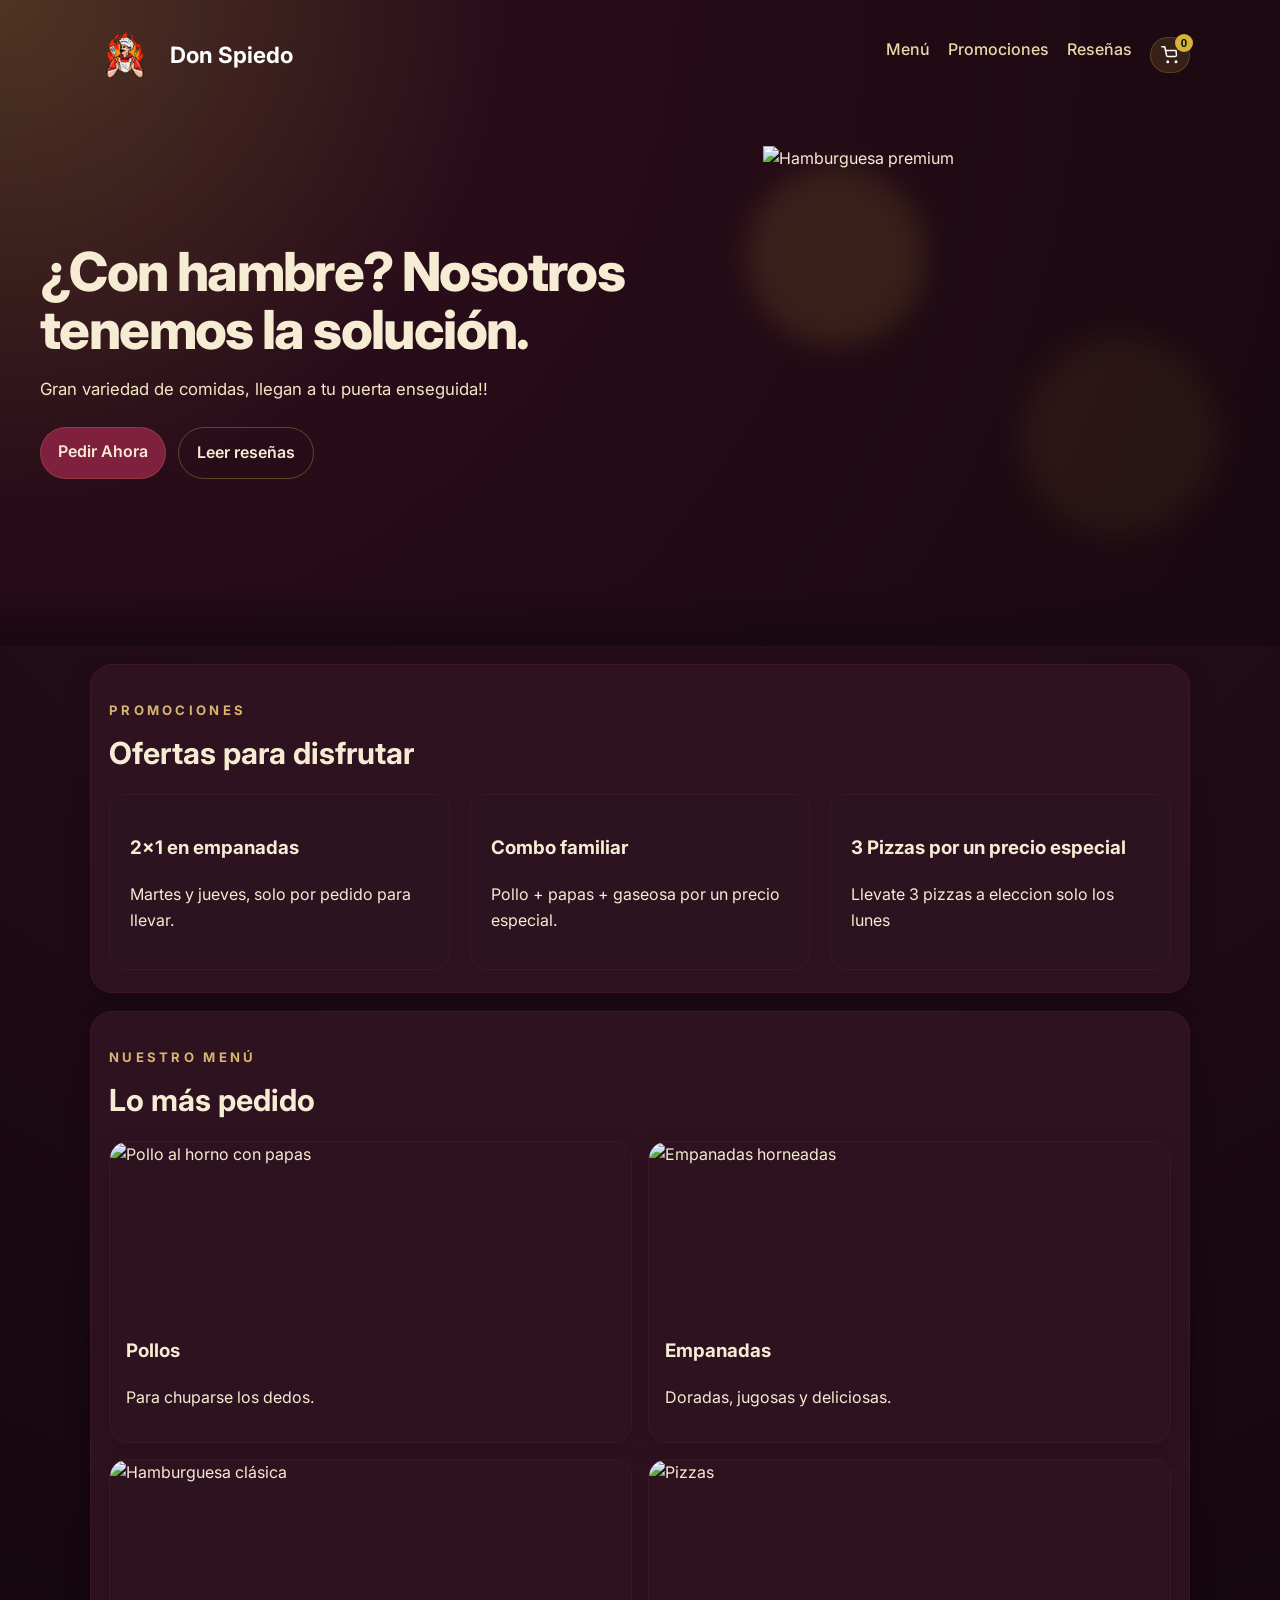
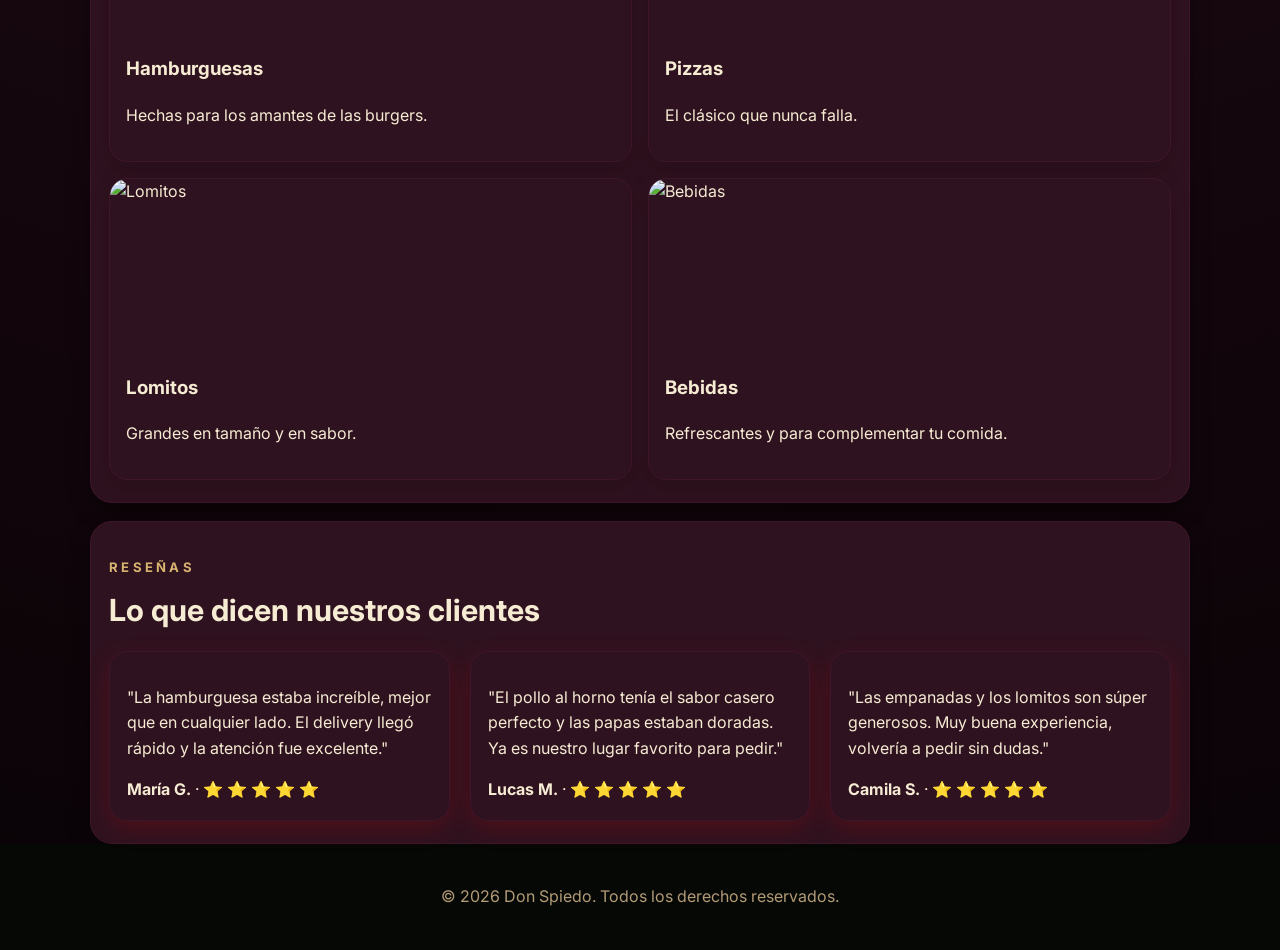
==== index.html @ bfebb1bb "Cambio de logo" ====
<!DOCTYPE html>
<html lang="es">
<head>
    <meta charset="UTF-8">
    <meta name="viewport" content="width=device-width, initial-scale=1.0">
    <title>Don Spiedo</title>
    <meta name="description" content="Rotisería Don Spiedo: comidas caseras, pollo al horno y pedidos para llevar.">
    <link rel="preconnect" href="https://fonts.googleapis.com">
    <link rel="preconnect" href="https://fonts.gstatic.com" crossorigin>
    <link href="https://fonts.googleapis.com/css2?family=Inter:wght@400;500;600;700&display=swap" rel="stylesheet">
    <link rel="stylesheet" href="assets/css/style.css">
</head>
<body>
    <header class="encabezado">
        <nav class="barraNavegacion">
            <a href="#top" class="marca">
                <img src="assets/img/favicon-96x96.png" alt="Logo de Don Spiedo" class="logoMarca">
                <span>Don Spiedo</span>
            </a>
            <div class="enlacesNavegacion">
                <a href="#menu">Menú</a>
                <a href="#promociones">Promociones</a>
                <a href="#resenas">Reseñas</a>
                <button type="button" class="botonCarrito" aria-label="Ver carrito">
                    <img src="data:image/svg+xml,%3Csvg xmlns='http://www.w3.org/2000/svg' viewBox='0 0 24 24' fill='none' stroke='white' stroke-width='2' stroke-linecap='round' stroke-linejoin='round'%3E%3Ccircle cx='9' cy='21' r='1'/%3E%3Ccircle cx='20' cy='21' r='1'/%3E%3Cpath d='M1 1h4l2.4 11.4a2 2 0 0 0 2 1.6h9.2a2 2 0 0 0 2-1.6L20 6H6'/%3E%3C/svg%3E" alt="Carrito" class="iconoCarrito">
                    <span id="contadorCarrito" class="contadorCarrito">0</span>
                </button>
            </div>
        </nav>

        <div class="contenidoEncabezado">
            <div class="textoEncabezado">
                <h1>¿Con hambre? Nosotros tenemos la solución.</h1>
                <p>Gran variedad de comidas, llegan a tu puerta enseguida!!</p>
                <div class="botonesEncabezado">
                    <a href="#menu" class="boton botonPrincipal">Pedir Ahora</a>
                    <a href="#resenas" class="boton botonSecundario">Leer reseñas</a>
                </div>
            </div>

            <div class="visualEncabezado">
                <div class="capaParticulas" aria-hidden="true"></div>
                <div class="tarjetaImagenEncabezado">
                    <img src="assets/img/dc7f4a45cf3483b72f3a25811091920b.png" alt="Hamburguesa premium" class="imagenHamburguesaEncabezado">
                </div>
            </div>
        </div>
    </header>

      <section class="seccion promociones" id="promociones">
            <div class="encabezadoSeccion">
                <p class="etiqueta">Promociones</p>
                <h2>Ofertas para disfrutar</h2>
            </div>

<div class="cuadriculaPromociones">
                <article class="tarjetaPromocion" data-promocion="2x1 en empanadas">
                    <h3>2x1 en empanadas</h3>
                    <p>Martes y jueves, solo por pedido para llevar.</p>
                </article>

                <article class="tarjetaPromocion" data-promocion="Combo familiar">
                    <h3>Combo familiar</h3>
                    <p>Pollo + papas + gaseosa por un precio especial.</p>
                </article>

                 <article class="tarjetaPromocion" data-promocion="3 pizzas por un precio especial.">
                    <h3>3 Pizzas por un precio especial</h3>
                    <p>Llevate 3 pizzas a eleccion solo los lunes</p>
                </article>

            </div>
        </section>
        
    <main>
        <section class="seccion" id="menu">
            <div class="encabezadoSeccion">
                <p class="etiqueta">Nuestro menú</p>
                <h2>Lo más pedido</h2>
            </div>

            <div class="tarjetas">
                <article class="tarjeta">
                    <img src="assets/img/pllo.jpg" alt="Pollo al horno con papas">
                    <div class="contenidoTarjeta">
                        <h3>Pollos</h3>
                        <p>Para chuparse los dedos.</p>
                    </div>
                </article>

                <article class="tarjeta">
                    <img src="assets/img/empanadas.jpg" alt="Empanadas horneadas">
                    <div class="contenidoTarjeta">
                        <h3>Empanadas</h3>
                        <p>Doradas, jugosas y deliciosas.</p>
                    </div>
                </article>

                <article class="tarjeta">
                    <img src="assets/img/ham.jpg" alt="Hamburguesa clásica">
                    <div class="contenidoTarjeta">
                        <h3>Hamburguesas</h3>
                        <p>Hechas para los amantes de las burgers.</p>
                      
                    </div>
                </article>



                <article class="tarjeta">
                    <img src="assets/img/pizzaqueso.jpg" alt="Pizzas">
                    <div class="contenidoTarjeta">
                        <h3>Pizzas</h3>
                        <p>El clásico que nunca falla.</p>
                    </div>
                </article>



                <article class="tarjeta">
                    <img src="assets/img/lomi.jpg" alt="Lomitos">
                    <div class="contenidoTarjeta">
                        <h3>Lomitos</h3>
                        <p>Grandes en tamaño y en sabor.</p>
                    </div>
                </article>

                <article class="tarjeta">
                    <img src="assets/img/bebidas.jpg" alt="Bebidas">
                    <div class="contenidoTarjeta">
                        <h3>Bebidas</h3>
                        <p>Refrescantes y para complementar tu comida.</p>
                    </div>
                </article>



            </div>
        </section>


        <section class="seccion reseñas" id="resenas">
            <div class="encabezadoSeccion">
                <p class="etiqueta">Reseñas</p>
                <h2>Lo que dicen nuestros clientes</h2>
            </div>

            <div class="cuadriculaResenas">
                <article class="tarjetaResena">
                    <p>"La hamburguesa estaba increíble, mejor que en cualquier lado. El delivery llegó rápido y la atención fue excelente."</p>
                    <div class="reseñaAutor"><strong>María G.</strong> ·  ⭐ ⭐ ⭐ ⭐ ⭐</div>
                </article>
                <article class="tarjetaResena">
                    <p>"El pollo al horno tenía el sabor casero perfecto y las papas estaban doradas. Ya es nuestro lugar favorito para pedir."</p>
                    <div class="reseñaAutor"><strong>Lucas M.</strong> ·  ⭐ ⭐ ⭐ ⭐ ⭐</div>
                </article>
                <article class="tarjetaResena">
                    <p>"Las empanadas y los lomitos son súper generosos. Muy buena experiencia, volvería a pedir sin dudas."</p>
                    <div class="reseñaAutor"><strong>Camila S.</strong> ·  ⭐ ⭐ ⭐ ⭐ ⭐</div>
                </article>
            </div>
        </section>
    </main>

    <div id="detalleMenu" class="detalleMenu" aria-hidden="true">
        <div class="tarjetaDetalleMenu">
            <div class="encabezadoDetalleMenu">
                <div>
                    <p class="etiqueta">Explorar menú</p>
                    <h3 id="tituloDetalle">Menú</h3>
                </div>
                <button type="button" class="cerrarDetalleMenu" id="botonCerrarDetalle" aria-label="Cerrar menú">×</button>
            </div>
            <div id="opcionesDetalleMenu" class="opcionesDetalleMenu"></div>
        </div>
    </div>

    <footer>
        <p>© 2026 Don Spiedo. Todos los derechos reservados.</p>
    </footer>

    <aside class="carritoFlotante" id="carritoFlotante">
        <div class="encabezadoCarritoFlotante">
            <h3>Tu pedido</h3>
            <button type="button" class="botonCerrarCarrito" id="botonCerrarCarrito" aria-label="Cerrar carrito">×</button>
        </div>
        <div id="itemsCarrito" class="listaItemsCarrito">Tu carrito está vacío.</div>
        <div class="totalCarrito">Total: $0</div>
    </aside>

    <script src="assets/js/carrito.js"></script>
    <script src="assets/js/menu.js"></script>
    <script src="assets/js/checkout.js"></script>
    <script src="assets/js/main.js"></script>
---- assets/css/style.css ----
:root {
    --fondo: #190810;
    --superficie: #2f121f;
    --primario: #d5b23f;
    --primarioOscuro: #ad8a2a;
    --texto: #f6ebd3;
    --suave: #b39b76;
    --borde: #3e162a;
}


* {
    box-sizing: border-box;
    -webkit-tap-highlight-color: transparent;
}

html {
    scroll-behavior: smooth;
}

body {
    margin: 0;
    font-family: 'Inter', sans-serif;
    color: var(--texto);
    background: radial-gradient(circle at top, #2e111f 0%, var(--fondo) 55%, #090306 100%);
    line-height: 1.6;
}

body::-webkit-scrollbar {
    display: none;
}

img {
    max-width: 100%;
}

nav a,
.boton {
    text-decoration: none;
}

.encabezado {
    position: relative;
    overflow: hidden;
    background: radial-gradient(circle at top left, rgba(213, 178, 65, 0.24) 0%, rgba(41, 12, 25, 0.95) 35%, #190810 100%);
    color: var(--texto);
    padding: 20px 18px 70px;
}

.encabezado::after {
    content: '';
    position: absolute;
    bottom: 0;
    left: 0;
    right: 0;
    height: 60px;
    background: linear-gradient(to top, var(--fondo) 0%, transparent 100%);
    pointer-events: none;
    z-index: 1;
}

.barraNavegacion {
    max-width: 1100px;
    margin: 0 auto;
    display: flex;
    justify-content: space-between;
    align-items: center;
    gap: 12px;
}

.marca {
    display: inline-flex;
    align-items: center;
    gap: 10px;
    font-size: 1.4rem;
    font-weight: 700;
    color: white;
    text-decoration: none;
}

.logoMarca {
    width: 70px;
    height: 70px;
    object-fit: cover;
}

.enlacesNavegacion {
    display: flex;
    gap: 18px;
    flex-wrap: wrap;
    justify-content: center;
}

.enlacesNavegacion a {
    color: #ead8a8;
    font-weight: 500;
}

.botonCarrito {
    position: relative;
    background: rgba(213, 178, 65, 0.14);
    border: 1px solid rgba(213, 178, 65, 0.22);
    color: var(--texto);
    border-radius: 999px;
    padding: 8px 10px;
    font-size: 1rem;
    cursor: pointer;
    display: inline-flex;
    align-items: center;
    justify-content: center;
}

.iconoCarrito {
    width: 18px;
    height: 18px;
}

.contadorCarrito {
    position: absolute;
    top: -4px;
    right: -4px;
    min-width: 18px;
    height: 18px;
    padding: 0 4px;
    border-radius: 999px;
    background: var(--primario);
    color: #031403;
    font-size: 0.72rem;
    font-weight: 700;
    display: inline-flex;
    align-items: center;
    justify-content: center;
}

.contenidoEncabezado {
    position: relative;
    z-index: 2;
    max-width: 1200px;
    margin: 56px auto 0;
    display: grid;
    grid-template-columns: 1.1fr 0.9fr;
    gap: 36px;
    align-items: center;
}

.etiqueta {
    text-transform: uppercase;
    letter-spacing: 0.25em;
    font-size: 0.82rem;
    font-weight: 700;
    color: #d7b470;
    margin-bottom: 8px;
}

.encabezado h1 {
    font-size: clamp(2.2rem, 4.2vw, 4rem);
    line-height: 1.08;
    margin: 0 0 14px;
    font-weight: 800;
    letter-spacing: -0.03em;
}

.textoEncabezado p {
    font-size: 1.05rem;
    color: #f4e7c5;
    max-width: 620px;
}

.botonesEncabezado {
    display: flex;
    gap: 12px;
    flex-wrap: wrap;
    margin-top: 24px;
}

.boton {
    padding: 12px 18px;
    border-radius: 999px;
    font-weight: 600;
    display: inline-block;
}

.botonPrincipal {
    background: #7f203f;
    color: #f6ebd3;
    box-shadow: 0 0 0 1px rgba(213, 178, 65, 0.18) inset;
}

.botonSecundario {
    border: 1px solid rgba(213, 178, 65, 0.35);
    color: #f6ebd3;
}

.visualEncabezado {
    position: relative;
    display: flex;
    align-items: center;
    justify-content: center;
    min-height: 420px;
}

.capaParticulas {
    position: absolute;
    inset: 0;
    pointer-events: none;
}

.capaParticulas::before,
.capaParticulas::after {
    content: '';
    position: absolute;
    border-radius: 50%;
    filter: blur(14px);
    opacity: 0.7;
    animation: drift 10s linear infinite alternate;
}

.capaParticulas::before {
    width: 180px;
    height: 180px;
    background: rgba(213, 178, 65, 0.18);
    top: 20px;
    left: 30px;
}

.capaParticulas::after {
    width: 200px;
    height: 200px;
    background: rgba(213, 178, 65, 0.1);
    right: 20px;
    bottom: 40px;
    animation-duration: 12s;
}

.tarjetaImagenEncabezado {
    position: relative;
    width: min(100%, 430px);
    aspect-ratio: 1;
    padding: 0;
    border-radius: 0;
    background: transparent;
    backdrop-filter: none;
    border: none;
    box-shadow: none;
    animation: enterBurger 0.9s ease-out both;
}

.imagenHamburguesaEncabezado {
    width: 100%;
    height: 100%;
    object-fit: contain;
    display: block;
    animation: floatBurger 3.2s ease-in-out infinite;
    transform-origin: center;
}

.cuadriculaResenas {
    display: grid;
    grid-template-columns: repeat(3, minmax(0, 1fr));
    gap: 20px;
}

.tarjetaResena {
    width: 100%;
    background: var(--superficie);
    border: 1px solid var(--borde);
    border-radius: 18px;
    padding: 17px;
    box-shadow: 0 8px 24px rgba(231, 1, 1, 0.16);
}

@keyframes enterBurger {
    0% {
        opacity: 0;
        transform: scale(0.82) translateY(20px);
    }
    100% {
        opacity: 1;
        transform: scale(1) translateY(0);
    }
}

@keyframes floatBurger {
    0%, 100% {
        transform: translateY(0px) rotate(0deg) scale(1);
    }
    50% {
        transform: translateY(-10px) rotate(-2deg) scale(1.02);
    }
}

@keyframes drift {
    0% {
        transform: translate3d(0, 0, 0);
    }
    100% {
        transform: translate3d(20px, -18px, 0);
    }
}

.seccion {
    max-width: 1100px;
    margin: 18px auto 0;
    padding: 22px 18px;
    background: var(--superficie);
    border: 1px solid var(--borde);
    border-radius: 22px;
    box-shadow: 0 8px 24px rgba(0, 0, 0, 0.22);
}

.encabezadoSeccion {
    margin-bottom: 16px;
}

.seccion h2 {
    font-size: 1.9rem;
    margin: 0;
}

.menu-layout {
    display: grid;
    grid-template-columns: 1.8fr 0.8fr;
    gap: 24px;
    align-items: start;
}

.tarjetas {
    display: grid;
    grid-template-columns: repeat(2, minmax(0, 1fr));
    gap: 16px;
}

.tarjeta,
.info-box,
.formularioContacto,
.cart-panel {
    background: var(--superficie);
    border: 1px solid var(--borde);
    border-radius: 18px;
    padding: 22px;
    box-shadow: 0 8px 24px rgba(0, 0, 0, 0.16);
}

.tarjeta {
    padding: 0;
    overflow: hidden;
}

.tarjeta img {
    width: 100%;
    height: 180px;
    object-fit: cover;
    display: block;
}

.contenidoTarjeta {
    padding: 14px 16px 16px;
}

.tarjeta h3,
.info-box h3,
.cuadriculaContacto h3,
.cart-panel h3 {
    margin-top: 0;
}

.pieTarjeta {
    display: flex;
    justify-content: space-between;
    align-items: center;
    gap: 10px;
    margin-top: 10px;
}

.tarjeta span {
    display: inline-block;
    font-weight: 700;
    color: var(--primario);
}

.tarjeta {
    padding: 0;
    overflow: hidden;
    cursor: pointer;
    transition: transform 0.25s ease, box-shadow 0.25s ease;
}

.tarjeta:hover {
    transform: translateY(-4px);
    box-shadow: 0 16px 34px rgba(0, 0, 0, 0.2);
}

.botonAgregar {
    display: none;
}

/* Carrito Flotante - Aparece de abajo para arriba */
.carritoFlotante {
    position: fixed;
    right: 20px;
    bottom: 20px;
    transform: translateY(120%);
    width: min(320px, calc(100vw - 40px));
    background: #2b111f;
    border: 1px solid rgba(213, 178, 65, 0.18);
    border-radius: 20px;
    box-shadow: 0 20px 40px rgba(0, 0, 0, 0.3);
    padding: 18px;
    z-index: 1000;
    opacity: 0;
    pointer-events: none;
    transition: transform 0.3s cubic-bezier(0.25, 0.46, 0.45, 0.94), opacity 0.3s ease;
}

.carritoFlotante.show {
    transform: translateY(0);
    opacity: 1;
    pointer-events: auto;
}

.encabezadoCarritoFlotante {
    display: flex;
    justify-content: space-between;
    align-items: flex-start;
    margin-bottom: 10px;
}

.botonCerrarCarrito {
    border: none;
    background: rgba(213, 178, 65, 0.12);
    color: var(--primario);
    width: 30px;
    height: 30px;
    border-radius: 999px;
    font-size: 1.1rem;
    cursor: pointer;
}

.listaItemsCarrito {
    display: flex;
    flex-direction: column;
    gap: 10px;
    margin-bottom: 12px;
    max-height: 250px;
    overflow-y: auto;
    padding-right: 5px;
}

.listaItemsCarrito::-webkit-scrollbar {
    width: 4px;
}

.listaItemsCarrito::-webkit-scrollbar-track {
    background: var(--borde);
    border-radius: 4px;
}

.listaItemsCarrito::-webkit-scrollbar-thumb {
    background: var(--primario);
    border-radius: 4px;
}

.itemCarrito {
    display: flex;
    justify-content: space-between;
    align-items: center;
    gap: 8px;
    padding-bottom: 8px;
    border-bottom: 1px solid var(--borde);
}

.accionesItemCarrito {
    display: flex;
    gap: 6px;
}

.botonEliminar,
.botonConfirmar {
    border: none;
    border-radius: 999px;
    padding: 5px 8px;
    font-size: 0.8rem;
    cursor: pointer;
}

.botonEliminar {
    background: rgba(213, 178, 65, 0.12);
    color: var(--primario);
}

.botonConfirmar {
    background: var(--primario);
    color: #1c1014;
}

.totalCarrito {
    font-weight: 700;
    color: var(--primario);
}

.carritoVacio {
    color: var(--suave);
    font-size: 0.95rem;
}

.cuadriculaPromociones {
    display: grid;
    grid-template-columns: repeat(3, minmax(0, 1fr));
    gap: 20px;
}

.tarjetaPromocion {
    background: #2d121f;
    border: 1px solid var(--borde);
    border-radius: 16px;
    padding: 20px;
    cursor: pointer;
    transition: transform 0.25s ease, box-shadow 0.25s ease;
}

.tarjetaPromocion:hover {
    transform: translateY(-4px);
    box-shadow: 0 16px 34px rgba(0, 0, 0, 0.2);
}

.cuadriculaContacto {
    display: grid;
    grid-template-columns: 0.8fr 1.2fr;
    gap: 20px;
    align-items: start;
}

.formularioContacto {
    display: flex;
    flex-direction: column;
    gap: 10px;
}

.formularioContacto input,
.formularioContacto textarea {
    padding: 10px 10px;
    border: 1px solid var(--borde);
    border-radius: 10px;
    font: inherit;
    background: #060806;
    color: var(--texto);
}

.formularioContacto button {
    border: none;
    background: var(--primario);
    color: #031403;
    padding: 12px 16px;
    border-radius: 10px;
    font-weight: 600;
    cursor: pointer;
}

.detalleMenu {
    position: fixed;
    inset: 0;
    background: rgba(2, 6, 3, 0.85);
    display: flex;
    align-items: center;
    justify-content: center;
    padding: 20px;
    z-index: 1200;
    opacity: 0;
    pointer-events: none;
    transition: opacity 0.25s ease;
}

.detalleMenu.show {
    opacity: 1;
    pointer-events: auto;
}

.tarjetaDetalleMenu {
    width: min(720px, 100%);
    max-height: 80vh;
    overflow: auto;
    background: var(--superficie);
    border: 1px solid var(--borde);
    border-radius: 24px;
    padding: 22px;
    box-shadow: 0 20px 45px rgba(0, 0, 0, 0.3);
    
}

.tarjetaDetalleMenu::-webkit-scrollbar {
    display: none;        
}

.encabezadoDetalleMenu {
    display: flex;
    justify-content: space-between;
    align-items: start;
    gap: 12px;
    margin-bottom: 16px;
}

.cerrarDetalleMenu {
    border: none;
    background: rgba(213, 178, 65, 0.12);
    color: var(--primario);
    width: 34px;
    height: 34px;
    border-radius: 999px;
    font-size: 1.2rem;
    cursor: pointer;
}

.opcionesDetalleMenu {
    display: flex;
    flex-direction: column;
    gap: 12px;
}

.opcionMenu {
    display: flex;
    flex-direction: column;
    gap: 12px;
    padding: 14px;
    border: 1px solid var(--borde);
    border-radius: 14px;
    background:#1c101450;
}

.imagenOpcionMenu {
    width: 100%;
    height: 120px;
    object-fit: cover;
    border-radius: 10px;
    display: block;
}

.contenidoOpcionMenu {
    flex: 1;
}

.opcionMenu h4 {
    margin: 0 0 4px;
}

.opcionMenu p {
    margin: 0;
    color: var(--suave);
    font-size: 0.95rem;
}

.accionesOpcionMenu {
    display: flex;
    align-items: center;
    gap: 10px;
}

.botonOpcion {
    border: none;
    background: var(--primario);
    color: #031403;
    border-radius: 999px;
    padding: 8px 12px;
    font-weight: 600;
    cursor: pointer;
}

.precioTachado {
    text-decoration: line-through;
    color: var(--suave);
    opacity: 0.6;
}

.etiquetaGratis {
    background: #4caf50;
    color: white;
    padding: 2px 8px;
    border-radius: 999px;
    font-size: 0.7rem;
    font-weight: 600;
    margin-left: 8px;
}

.detallePizza {
    padding-left: 15px;
    font-size: 0.9rem;
    opacity: 0.9;
}

.detallePizza .nombrePizza {
    color: var(--suave);
}

.promocion3pizzas {
    margin-bottom: 5px;
    padding-bottom: 10px;
}

.ingredientesPersonalizables {
    margin-top: 12px;
    padding-top: 12px;
    border-top: 1px solid var(--borde);
}

.tituloIngredientes {
    font-size: 0.85rem;
    color: var(--suave);
    margin: 0 0 8px;
    font-weight: 500;
}

.seccionIngredientes {
    margin-bottom: 12px;
}

.subtituloIngredientes {
    font-size: 0.75rem;
    color: var(--suave);
    margin: 0 0 8px;
    font-weight: 600;
    text-transform: uppercase;
    letter-spacing: 0.5px;
}

.listaIngredientes {
    display: flex;
    flex-wrap: wrap;
    gap: 8px;
}

.chipIngrediente {
    display: inline-flex;
    align-items: center;
    gap: 4px;
    padding: 6px 12px;
    border-radius: 999px;
    font-size: 0.8rem;
    font-weight: 500;
    cursor: pointer;
    transition: all 0.2s ease;
    border: 1px solid transparent;
}

.chipIngrediente.agregar {
    background: rgba(76, 175, 80, 0.12);
    color: #4caf50;
}

.chipIngrediente.agregar.seleccionado {
    background: #4caf50;
    color: white;
    border-color: #4caf50;
}

.chipIngrediente.sacar {
    background: rgba(244, 67, 54, 0.12);
    color: #f44336;
}

.chipIngrediente.sacar.seleccionado {
    background: #f44336;
    color: white;
    border-color: #f44336;
}

.chipIngrediente input[type="checkbox"] {
    display: none;
}

.chipIngrediente .iconoCheck {
    display: none;
    font-size: 0.9rem;
}

.chipIngrediente.seleccionado .iconoCheck {
    display: inline;
}

.precioIngrediente {
    font-size: 0.75rem;
    opacity: 0.8;
}

.footerOpcionMenu {
    margin-top: 12px;
    padding-top: 12px;
    border-top: 1px solid var(--borde);
    display: flex;
    justify-content: space-between;
    align-items: center;
}

.precioTotalOpcion {
    font-size: 1.2rem;
    font-weight: 700;
    color: var(--primario);
}

.botonOpcion {
    border: none;
    background: var(--primario);
    color: #031403;
    border-radius: 999px;
    padding: 8px 16px;
    font-weight: 600;
    cursor: pointer;
    font-size: 0.9rem;
    transition: background 0.2s ease;
}

.botonOpcion:hover {
    background: var(--primarioOscuro);
}

.ingredientesItemCarrito {
    font-size: 0.8rem;
    color: var(--suave);
    margin-top: 4px;
    padding-left: 10px;
}

.headerIngredientes {
    display: flex;
    justify-content: space-between;
    align-items: center;
    cursor: pointer;
    padding: 5px 0;
}

.flechitaIngredientes {
    font-size: 0.8rem;
    color: var(--primario);
    transition: transform 0.2s ease;
}

.contenidoIngredientes {
    max-height: 0;
    overflow: hidden;
    transition: max-height 0.3s ease;
}

.contenidoIngredientes.collapsed {
    max-height: 0;
}

.contenidoIngredientes.expanded {
    max-height: 500px;
}

.seccionIngredientes {
    margin-bottom: 8px;
}

.subtituloIngredientes {
    font-size: 0.8rem;
    color: var(--suave);
    margin: 0 0 6px;
    font-weight: 500;
}

footer {
    text-align: center;
    padding: 24px;
    color: var(--suave);
    background: #060806;
}

/* Responsive - Carrito en móviles */
@media (max-width: 768px) {
    .carritoFlotante {
        right: 0;
        bottom: 0;
        left: 0;
        width: 100vw;
        max-width: 100vw;
        border-radius: 20px 20px 0 0;
        padding: 20px 16px;
        box-sizing: border-box;
    }
    
    .carritoFlotante.show {
        transform: translateY(0);
    }
}

@media (max-width: 900px) {
    .contenidoEncabezado {
        grid-template-columns: 1fr;
        text-align: center;
    }

    .textoEncabezado p {
        margin: 0 auto;
    }

    .botonesEncabezado {
        justify-content: center;
    }

    .visualEncabezado {
        min-height: 320px;
    }
}

@media (max-width: 768px) {
    .visualEncabezado {
        display: none;
    }
}

@media (max-width: 800px) {
    .cuadriculaContacto,
    .tarjetas,
    .cuadriculaPromociones,
    .menu-layout,
    .cuadriculaResenas {
        grid-template-columns: 1fr;
    }

    .barraNavegacion {
        flex-direction: column;
        align-items: flex-start;
        gap: 12px;
    }

    .enlacesNavegacion {
        width: 100%;
        justify-content: flex-start;
    }

    .botonesEncabezado {
        flex-direction: column;
        align-items: stretch;
    }

    .boton {
        text-align: center;
    }

    .encabezado h1 {
        font-size: 2rem;
    }

    .seccion h2 {
        font-size: 1.5rem;
    }
}

@media (max-width: 480px) {
    .encabezado {
        padding: 16px 14px 40px;
    }

    .seccion {
        padding: 24px 14px;
        margin: 16px 10px 0;
        border-radius: 18px;
    }

    .tarjetaImagenEncabezado {
        padding: 14px;
    }

    .formularioContacto button {
        width: 100%;
    }

    /* Ocultar logo en móviles muy pequeños */
    .logoMarca {
        display: none;
    }
}

/* Estilos responsive para chips de personalización */
@media (max-width: 480px) {
    .chipIngrediente {
        padding: 5px 10px;
        font-size: 0.75rem;
    }
    
    .chipIngrediente .iconoCheck {
        font-size: 0.8rem;
    }
    
    .precioIngrediente {
        font-size: 0.65rem;
    }
    
    .seccionIngredientes {
        margin-bottom: 8px;
    }
    
    .subtituloIngredientes {
        font-size: 0.7rem;
        margin: 0 0 6px;
    }
    
    .listaIngredientes {
        gap: 6px;
    }
    
    .accionesOpcionMenu {
        flex-direction: column;
        align-items: stretch;
    }
    
    .botonOpcion {
        width: 100%;
        text-align: center;
    }
}
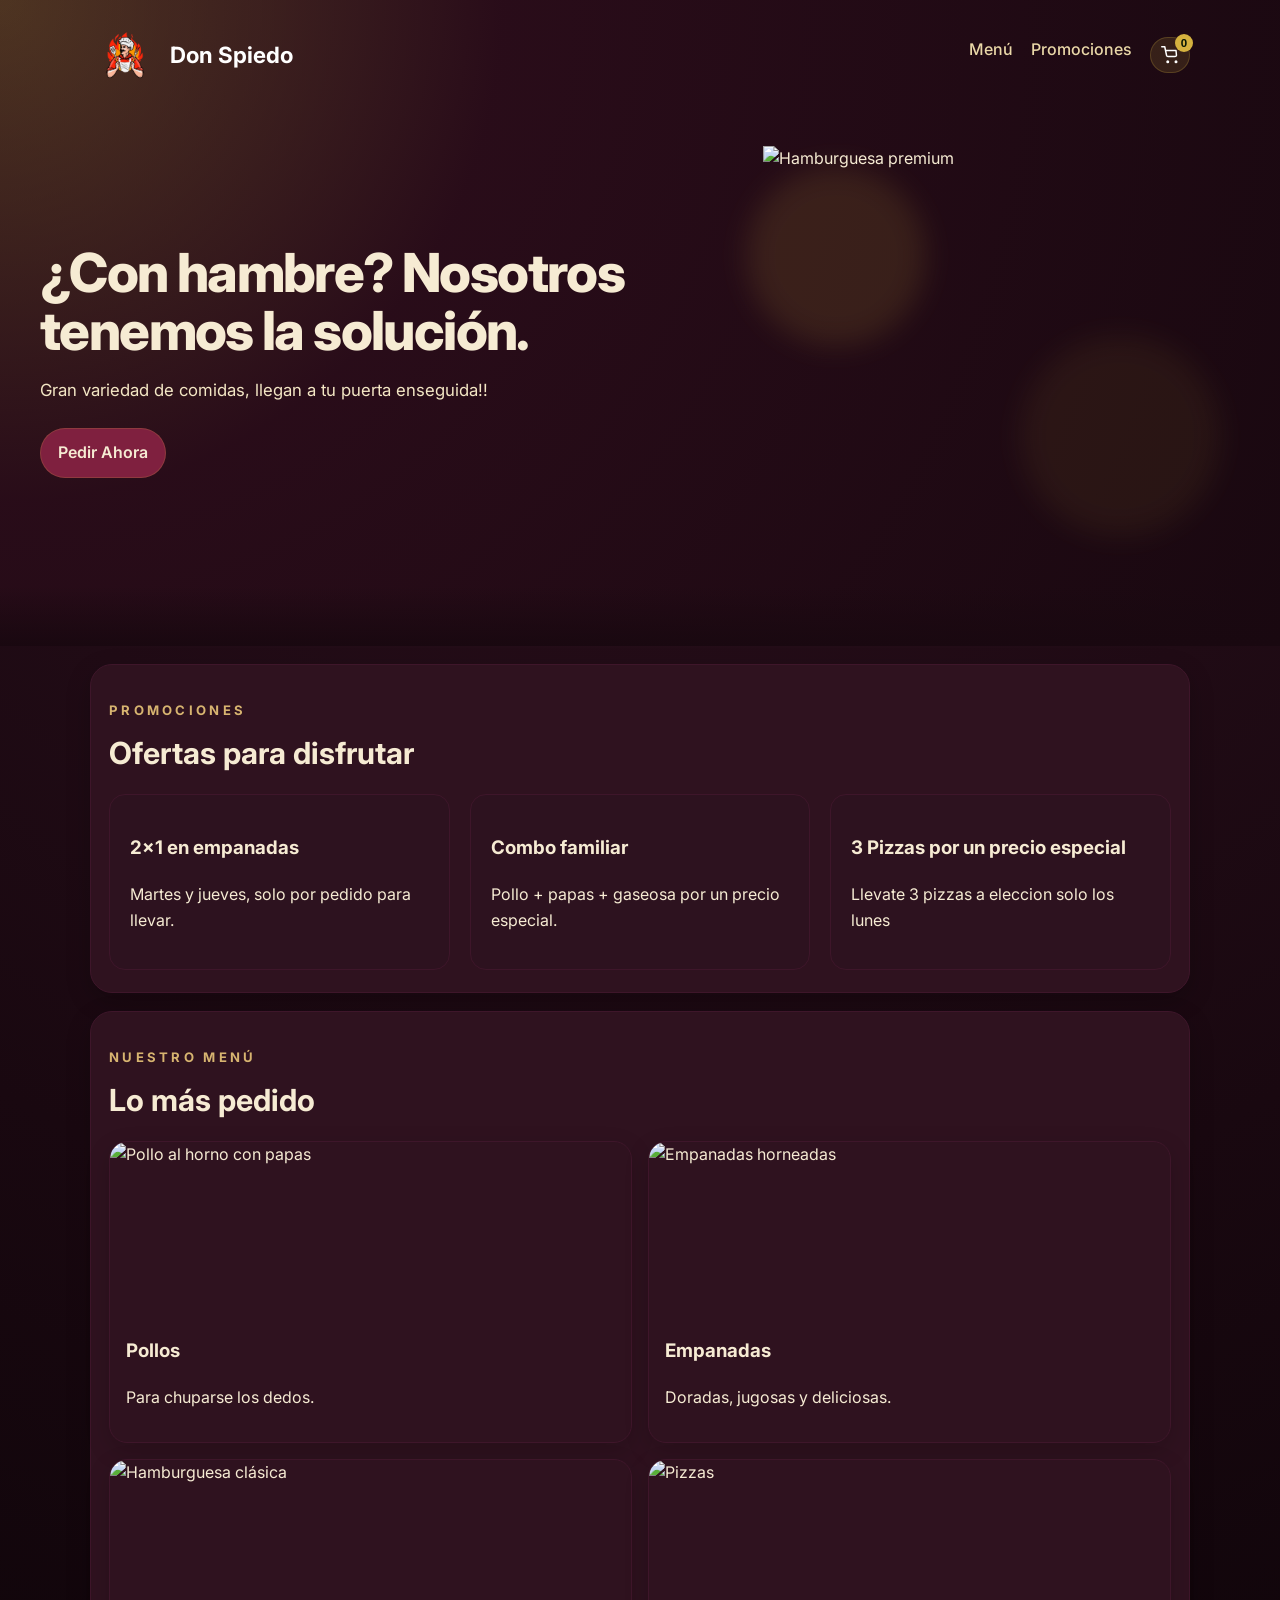
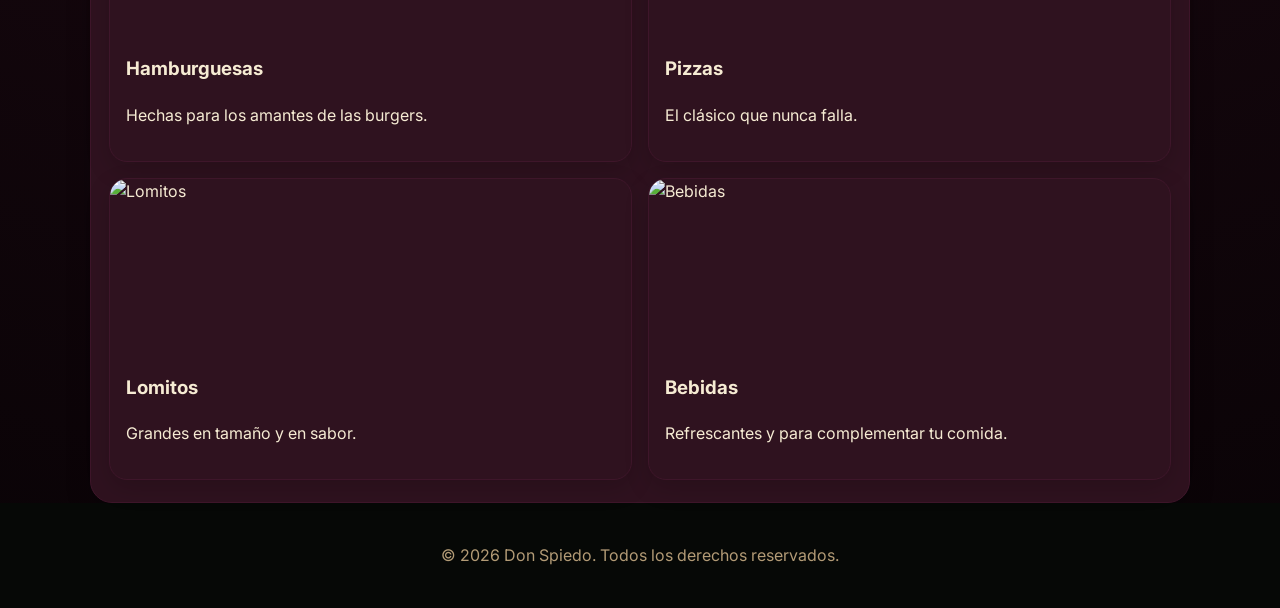
==== commit 1296def6: "Resenas eliminado" ====
--- a/index.html
+++ b/index.html
@@ -9,6 +9,7 @@
     <link rel="preconnect" href="https://fonts.gstatic.com" crossorigin>
     <link href="https://fonts.googleapis.com/css2?family=Inter:wght@400;500;600;700&display=swap" rel="stylesheet">
     <link rel="stylesheet" href="assets/css/style.css">
+    <link rel="icon" type="image/png" href="assets/img/mstile-310x310.png">
 </head>
 <body>
     <header class="encabezado">
@@ -20,7 +21,6 @@
             <div class="enlacesNavegacion">
                 <a href="#menu">Menú</a>
                 <a href="#promociones">Promociones</a>
-                <a href="#resenas">Reseñas</a>
                 <button type="button" class="botonCarrito" aria-label="Ver carrito">
                     <img src="data:image/svg+xml,%3Csvg xmlns='http://www.w3.org/2000/svg' viewBox='0 0 24 24' fill='none' stroke='white' stroke-width='2' stroke-linecap='round' stroke-linejoin='round'%3E%3Ccircle cx='9' cy='21' r='1'/%3E%3Ccircle cx='20' cy='21' r='1'/%3E%3Cpath d='M1 1h4l2.4 11.4a2 2 0 0 0 2 1.6h9.2a2 2 0 0 0 2-1.6L20 6H6'/%3E%3C/svg%3E" alt="Carrito" class="iconoCarrito">
                     <span id="contadorCarrito" class="contadorCarrito">0</span>
@@ -34,7 +34,6 @@
                 <p>Gran variedad de comidas, llegan a tu puerta enseguida!!</p>
                 <div class="botonesEncabezado">
                     <a href="#menu" class="boton botonPrincipal">Pedir Ahora</a>
-                    <a href="#resenas" class="boton botonSecundario">Leer reseñas</a>
                 </div>
             </div>
 
@@ -138,28 +137,6 @@
             </div>
         </section>
 
-
-        <section class="seccion reseñas" id="resenas">
-            <div class="encabezadoSeccion">
-                <p class="etiqueta">Reseñas</p>
-                <h2>Lo que dicen nuestros clientes</h2>
-            </div>
-
-            <div class="cuadriculaResenas">
-                <article class="tarjetaResena">
-                    <p>"La hamburguesa estaba increíble, mejor que en cualquier lado. El delivery llegó rápido y la atención fue excelente."</p>
-                    <div class="reseñaAutor"><strong>María G.</strong> ·  ⭐ ⭐ ⭐ ⭐ ⭐</div>
-                </article>
-                <article class="tarjetaResena">
-                    <p>"El pollo al horno tenía el sabor casero perfecto y las papas estaban doradas. Ya es nuestro lugar favorito para pedir."</p>
-                    <div class="reseñaAutor"><strong>Lucas M.</strong> ·  ⭐ ⭐ ⭐ ⭐ ⭐</div>
-                </article>
-                <article class="tarjetaResena">
-                    <p>"Las empanadas y los lomitos son súper generosos. Muy buena experiencia, volvería a pedir sin dudas."</p>
-                    <div class="reseñaAutor"><strong>Camila S.</strong> ·  ⭐ ⭐ ⭐ ⭐ ⭐</div>
-                </article>
-            </div>
-        </section>
     </main>
 
     <div id="detalleMenu" class="detalleMenu" aria-hidden="true">
